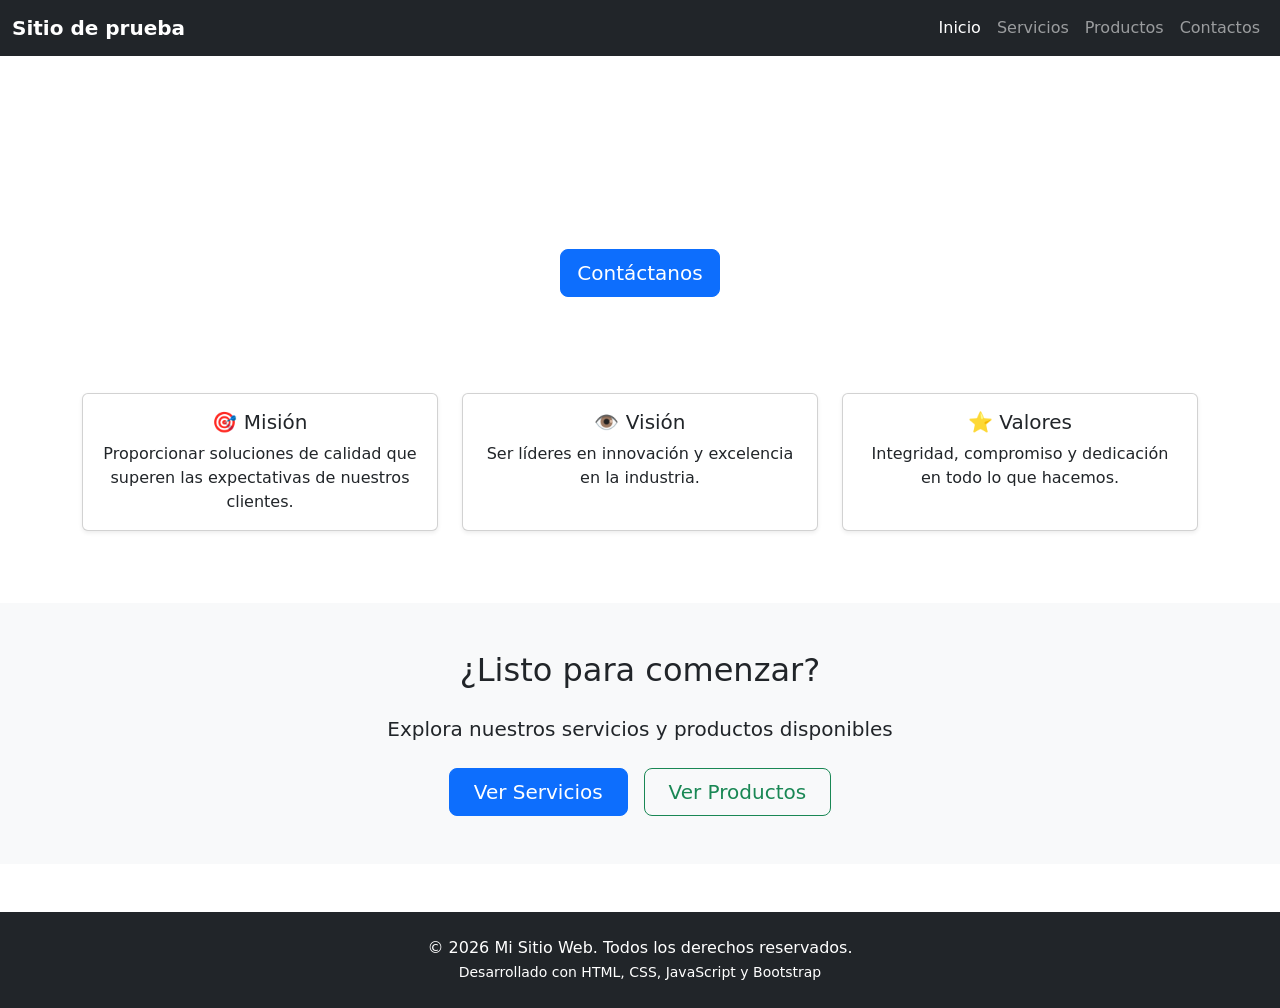
==== index.html @ 77d1a428 "feat: modify title index" ====
<!DOCTYPE html>
<html lang="es">
<head>
    <meta charset="UTF-8">
    <meta name="viewport" content="width=device-width, initial-scale=1.0">
    <title>Sitio de prueba</title>
    <!-- Bootstrap CSS -->
    <link href="https://cdn.jsdelivr.net/npm/bootstrap@5.3.0/dist/css/bootstrap.min.css" rel="stylesheet">
    <!-- Custom CSS -->
    <link rel="stylesheet" href="src/styles/style.css">
</head>
<body>
    <!-- Navegación -->
    <nav class="navbar navbar-expand-lg navbar-dark bg-dark sticky-top">
        <div class="container-fluid">
            <a class="navbar-brand" href="index.html">
                <strong>Sitio de prueba</strong>
            </a>
            <button class="navbar-toggler" type="button" data-bs-toggle="collapse" data-bs-target="#navbarNav" aria-controls="navbarNav" aria-expanded="false" aria-label="Toggle navigation">
                <span class="navbar-toggler-icon"></span>
            </button>
            <div class="collapse navbar-collapse" id="navbarNav">
                <ul class="navbar-nav ms-auto">
                    <li class="nav-item">
                        <a class="nav-link active" aria-current="page" href="index.html">Inicio</a>
                    </li>
                    <li class="nav-item">
                        <a class="nav-link" href="public/servicios.html">Servicios</a>
                    </li>
                    <li class="nav-item">
                        <a class="nav-link" href="public/productos.html">Productos</a>
                    </li>
                    <li class="nav-item">
                        <a class="nav-link" href="public/contactos.html">Contactos</a>
                    </li>
                </ul>
            </div>
        </div>
    </nav>

    <!-- Contenido Principal -->
    <main>
        <!-- Hero Section -->
        <section class="hero-section text-white text-center py-5">
            <div class="container">
                <h1 class="display-4 fw-bold mb-4">¡Bienvenido la sitio web de Rubi!</h1>
                <p class="lead mb-4">Descubre nuestros servicios, productos y mucho más</p>
                <button class="btn btn-primary btn-lg" onclick="mostrarMensaje()">Contáctanos</button>
            </div>
        </section>

        <!-- Sección de Características -->
        <section class="features py-5">
            <div class="container">
                <div class="row">
                    <div class="col-md-4 mb-4">
                        <div class="card h-100 shadow-sm">
                            <div class="card-body text-center">
                                <h5 class="card-title">🎯 Misión</h5>
                                <p class="card-text">Proporcionar soluciones de calidad que superen las expectativas de nuestros clientes.</p>
                            </div>
                        </div>
                    </div>
                    <div class="col-md-4 mb-4">
                        <div class="card h-100 shadow-sm">
                            <div class="card-body text-center">
                                <h5 class="card-title">👁️ Visión</h5>
                                <p class="card-text">Ser líderes en innovación y excelencia en la industria.</p>
                            </div>
                        </div>
                    </div>
                    <div class="col-md-4 mb-4">
                        <div class="card h-100 shadow-sm">
                            <div class="card-body text-center">
                                <h5 class="card-title">⭐ Valores</h5>
                                <p class="card-text">Integridad, compromiso y dedicación en todo lo que hacemos.</p>
                            </div>
                        </div>
                    </div>
                </div>
            </div>
        </section>

        <!-- Sección Call to Action -->
        <section class="cta-section bg-light py-5">
            <div class="container text-center">
                <h2 class="mb-4">¿Listo para comenzar?</h2>
                <p class="mb-4 lead">Explora nuestros servicios y productos disponibles</p>
                <div class="d-flex justify-content-center gap-3">
                    <a href="public/servicios.html" class="btn btn-primary btn-lg px-4">Ver Servicios</a>
                    <a href="public/productos.html" class="btn btn-outline-success btn-lg px-4">Ver Productos</a>
                </div>
            </div>
        </section>
    </main>

    <!-- Footer -->
    <footer class="bg-dark text-white text-center py-4 mt-5">
        <div class="container">
            <p class="mb-0">&copy; 2026 Mi Sitio Web. Todos los derechos reservados.</p>
            <small>Desarrollado con HTML, CSS, JavaScript y Bootstrap</small>
        </div>
    </footer>

    <!-- Bootstrap JS -->
    <script src="https://cdn.jsdelivr.net/npm/bootstrap@5.3.0/dist/js/bootstrap.bundle.min.js"></script>
    <!-- Custom JS -->
    <script src="src/scripts/script.js"></script>
</body>
</html>
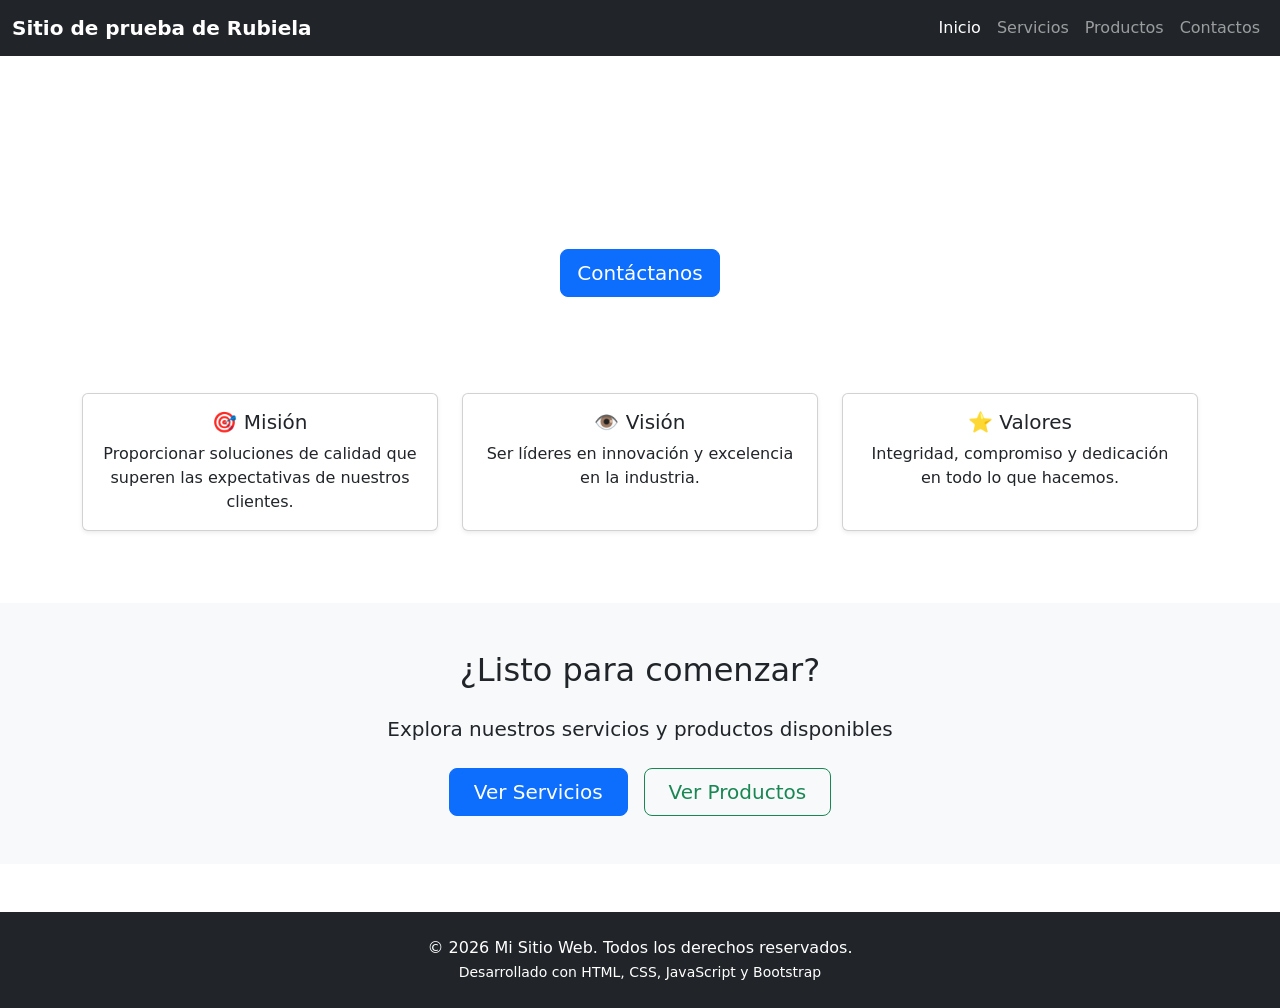
==== commit b499e257: "feat: add title" ====
--- a/index.html
+++ b/index.html
@@ -3,7 +3,7 @@
 <head>
     <meta charset="UTF-8">
     <meta name="viewport" content="width=device-width, initial-scale=1.0">
-    <title>Sitio de prueba</title>
+    <title>Sitio de prueba de Rubiela</title>
     <!-- Bootstrap CSS -->
     <link href="https://cdn.jsdelivr.net/npm/bootstrap@5.3.0/dist/css/bootstrap.min.css" rel="stylesheet">
     <!-- Custom CSS -->
@@ -14,7 +14,7 @@
     <nav class="navbar navbar-expand-lg navbar-dark bg-dark sticky-top">
         <div class="container-fluid">
             <a class="navbar-brand" href="index.html">
-                <strong>Sitio de prueba</strong>
+                <strong>Sitio de prueba de Rubiela</strong>
             </a>
             <button class="navbar-toggler" type="button" data-bs-toggle="collapse" data-bs-target="#navbarNav" aria-controls="navbarNav" aria-expanded="false" aria-label="Toggle navigation">
                 <span class="navbar-toggler-icon"></span>
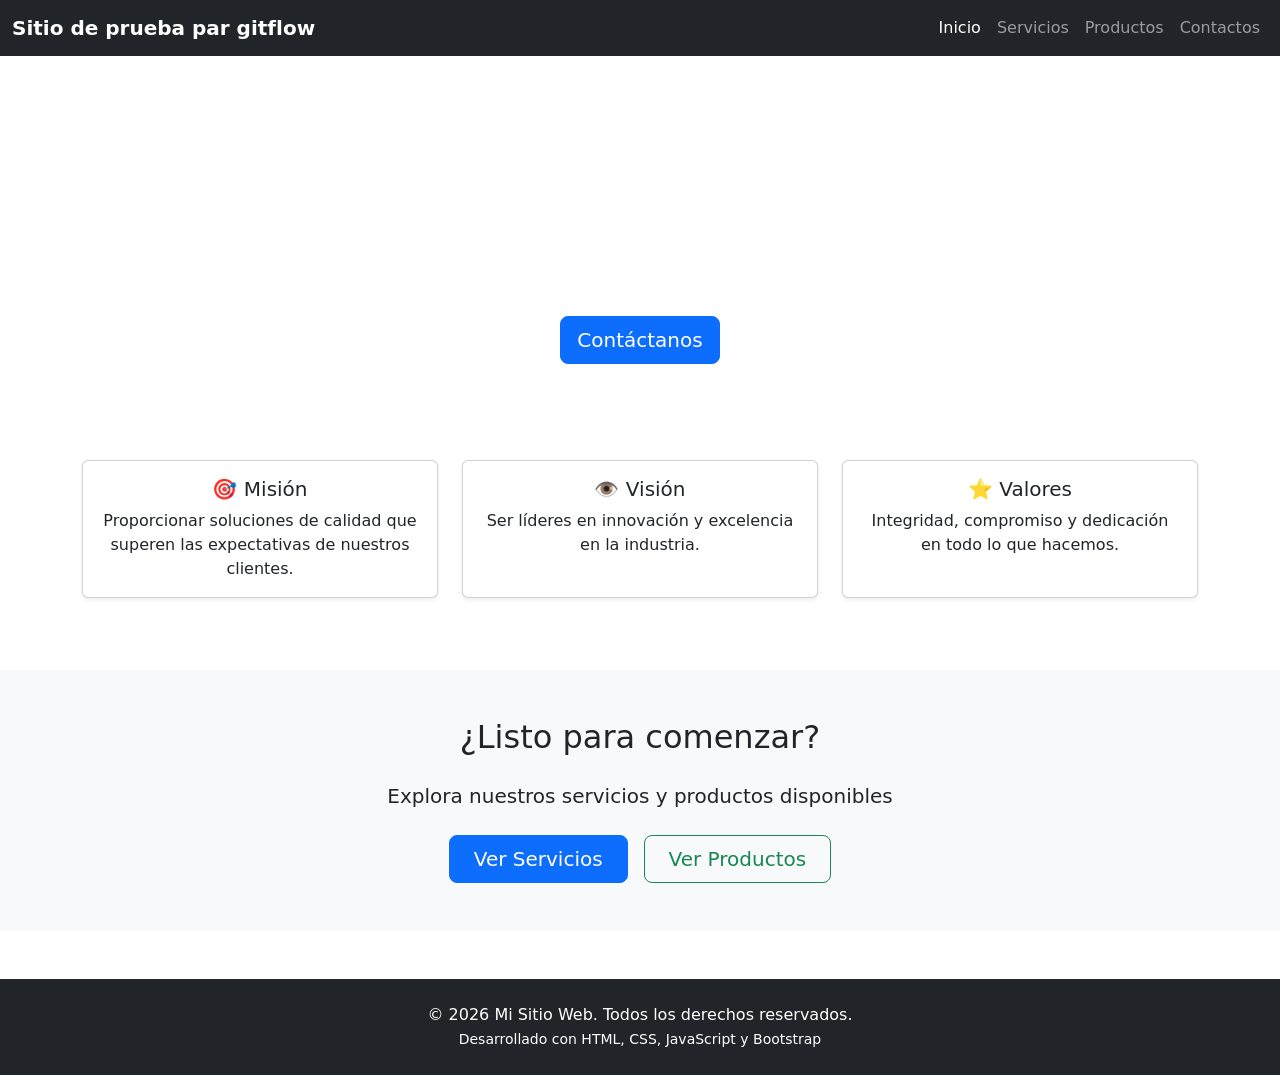
==== commit 925386ee: "feat: modify title index" ====
--- a/index.html
+++ b/index.html
@@ -14,7 +14,7 @@
     <nav class="navbar navbar-expand-lg navbar-dark bg-dark sticky-top">
         <div class="container-fluid">
             <a class="navbar-brand" href="index.html">
-                <strong>Sitio de prueba de Rubiela</strong>
+                <strong>Sitio de prueba par gitflow</strong>
             </a>
             <button class="navbar-toggler" type="button" data-bs-toggle="collapse" data-bs-target="#navbarNav" aria-controls="navbarNav" aria-expanded="false" aria-label="Toggle navigation">
                 <span class="navbar-toggler-icon"></span>
@@ -43,7 +43,7 @@
         <!-- Hero Section -->
         <section class="hero-section text-white text-center py-5">
             <div class="container">
-                <h1 class="display-4 fw-bold mb-4">¡Bienvenido la sitio web de Rubi!</h1>
+                <h1 class="display-4 fw-bold mb-4">¡Bienvenido al  sitio web para gitflow</h1>
                 <p class="lead mb-4">Descubre nuestros servicios, productos y mucho más</p>
                 <button class="btn btn-primary btn-lg" onclick="mostrarMensaje()">Contáctanos</button>
             </div>
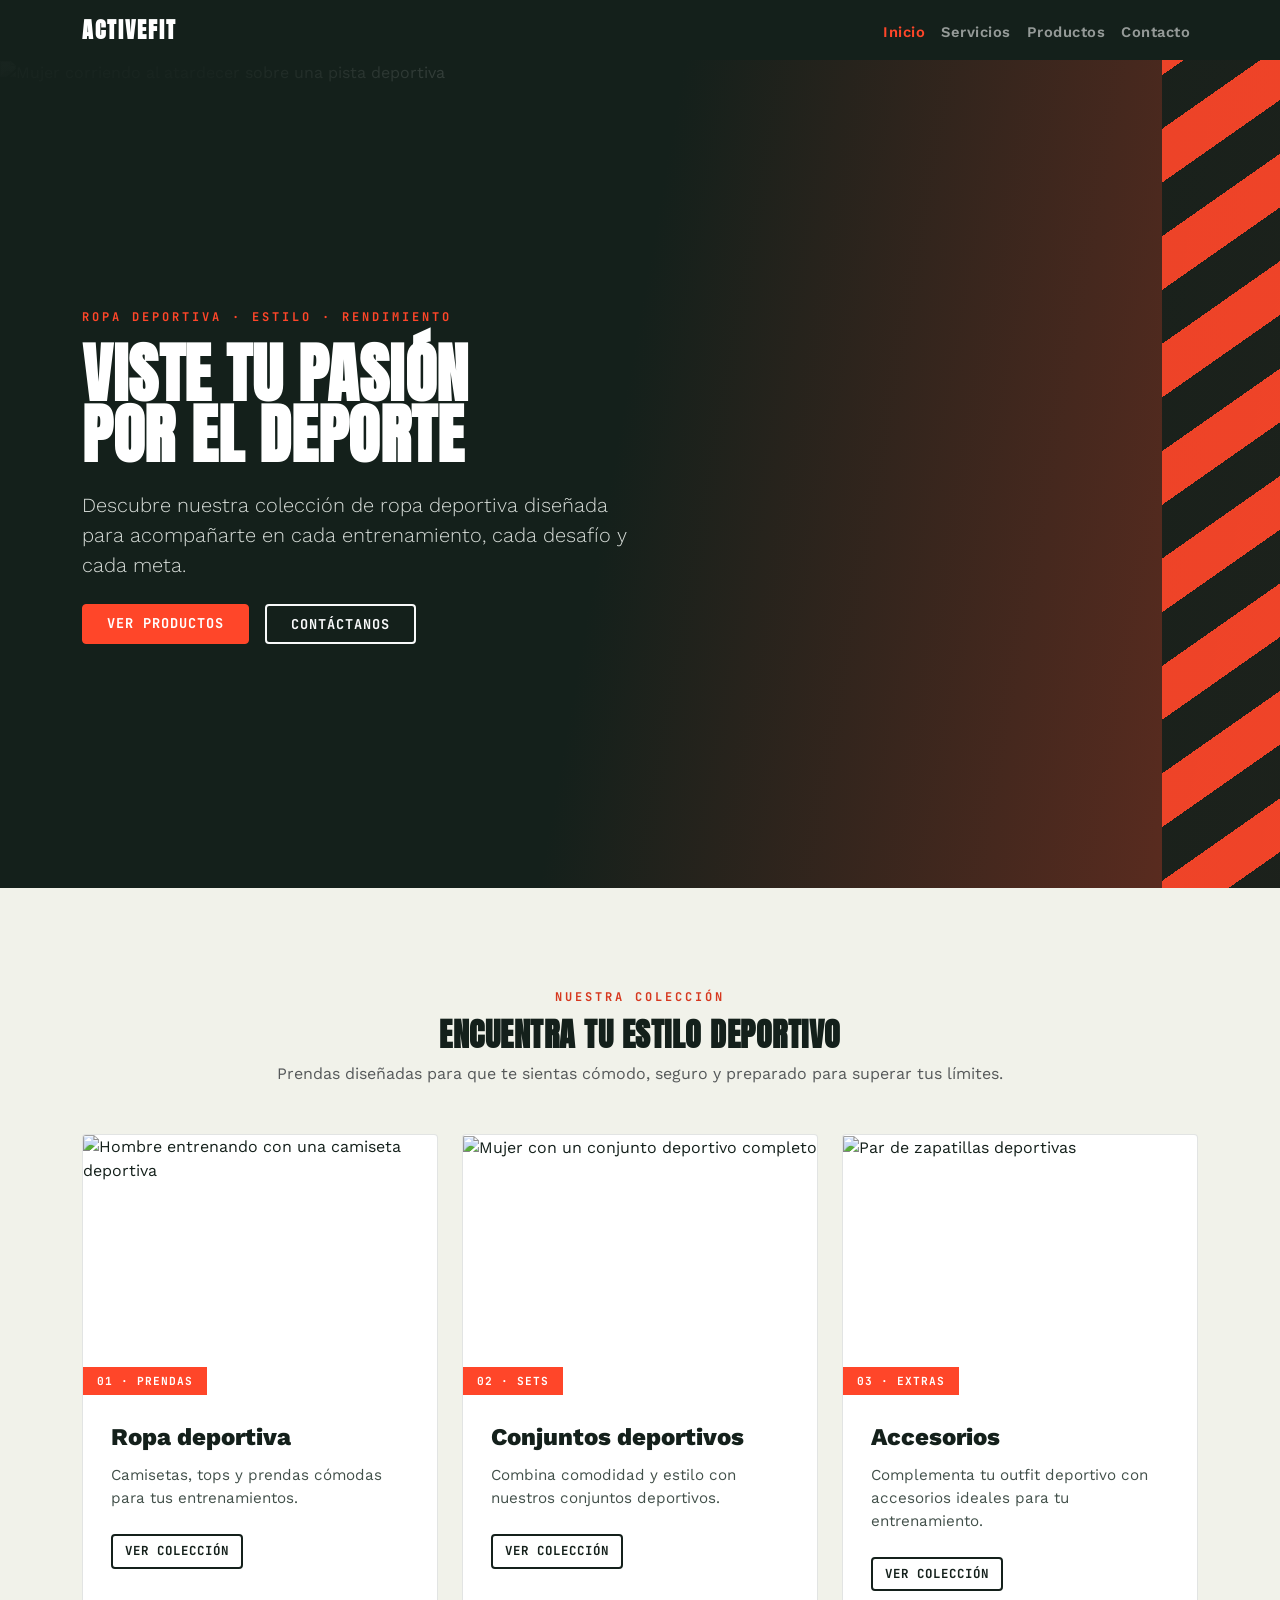
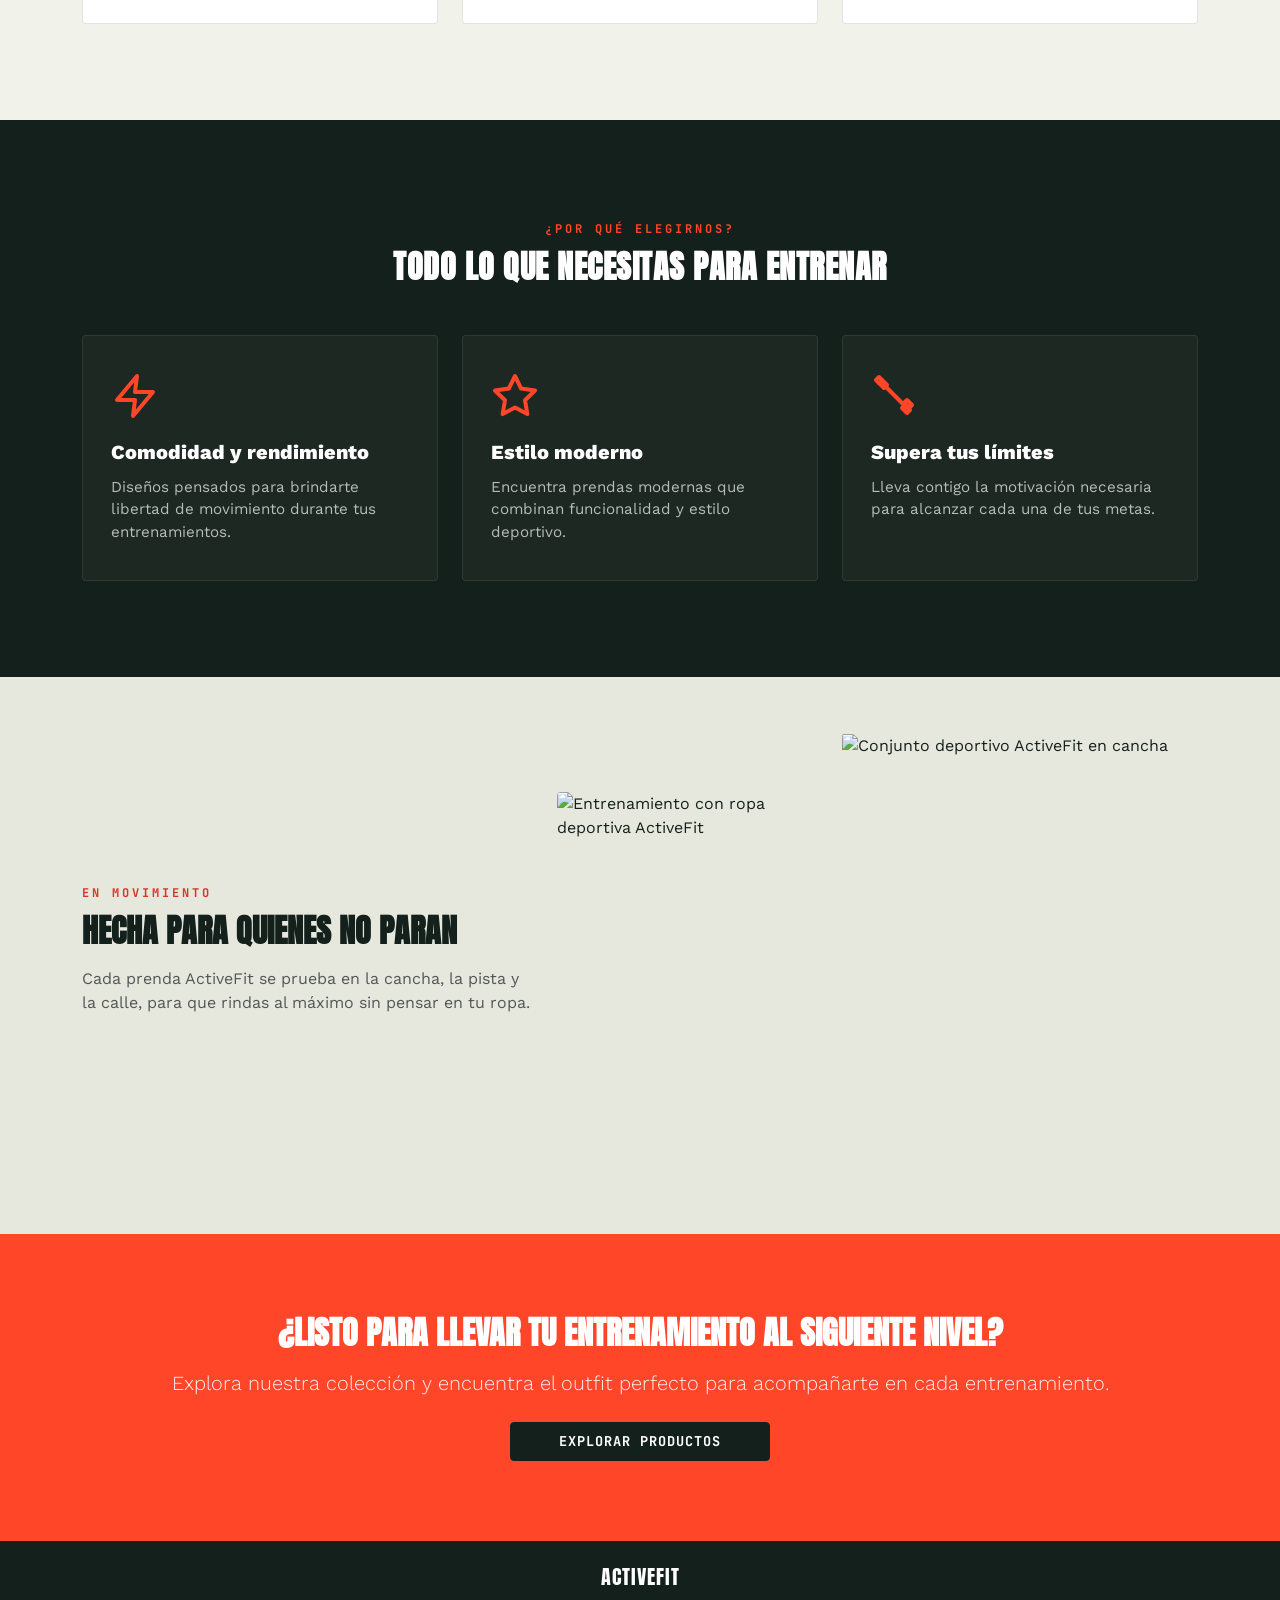
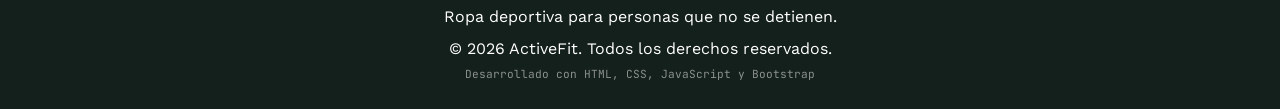
==== commit 09ba392a: "feat:add inicio page" ====
--- a/index.html
+++ b/index.html
@@ -3,108 +3,436 @@
 <head>
     <meta charset="UTF-8">
     <meta name="viewport" content="width=device-width, initial-scale=1.0">
-    <title>Sitio de prueba de Rubiela</title>
+
+    <title>ActiveFit | Ropa Deportiva</title>
+
     <!-- Bootstrap CSS -->
     <link href="https://cdn.jsdelivr.net/npm/bootstrap@5.3.0/dist/css/bootstrap.min.css" rel="stylesheet">
+
     <!-- Custom CSS -->
-    <link rel="stylesheet" href="src/styles/style.css">
+    <link rel="stylesheet" href="src/styles/inicio.css">
 </head>
+
 <body>
+
     <!-- Navegación -->
     <nav class="navbar navbar-expand-lg navbar-dark bg-dark sticky-top">
-        <div class="container-fluid">
+        <div class="container">
+
             <a class="navbar-brand" href="index.html">
-                <strong>Sitio de prueba par gitflow</strong>
+                <strong>ACTIVEFIT</strong>
             </a>
-            <button class="navbar-toggler" type="button" data-bs-toggle="collapse" data-bs-target="#navbarNav" aria-controls="navbarNav" aria-expanded="false" aria-label="Toggle navigation">
+
+            <button
+                class="navbar-toggler"
+                type="button"
+                data-bs-toggle="collapse"
+                data-bs-target="#navbarNav"
+                aria-controls="navbarNav"
+                aria-expanded="false"
+                aria-label="Mostrar menú">
                 <span class="navbar-toggler-icon"></span>
             </button>
+
             <div class="collapse navbar-collapse" id="navbarNav">
+
                 <ul class="navbar-nav ms-auto">
+
                     <li class="nav-item">
-                        <a class="nav-link active" aria-current="page" href="index.html">Inicio</a>
+                        <a class="nav-link active" aria-current="page" href="index.html">
+                            Inicio
+                        </a>
                     </li>
+
                     <li class="nav-item">
-                        <a class="nav-link" href="public/servicios.html">Servicios</a>
+                        <a class="nav-link" href="public/servicios.html">
+                            Servicios
+                        </a>
                     </li>
+
                     <li class="nav-item">
-                        <a class="nav-link" href="public/productos.html">Productos</a>
+                        <a class="nav-link" href="public/productos.html">
+                            Productos
+                        </a>
                     </li>
+
                     <li class="nav-item">
-                        <a class="nav-link" href="public/contactos.html">Contactos</a>
+                        <a class="nav-link" href="public/contactos.html">
+                            Contacto
+                        </a>
                     </li>
+
                 </ul>
+
             </div>
         </div>
     </nav>
 
-    <!-- Contenido Principal -->
+
+    <!-- HERO PRINCIPAL -->
     <main>
-        <!-- Hero Section -->
-        <section class="hero-section text-white text-center py-5">
+
+        <section class="hero-section text-white">
+
+            <div class="hero-media">
+                <img
+                    src="https://images.unsplash.com/photo-1603455778956-d71832eafa4e?auto=format&fit=crop&w=1800&q=80"
+                    alt="Mujer corriendo al atardecer sobre una pista deportiva">
+            </div>
+
+            <div class="finish-tape"></div>
+
             <div class="container">
-                <h1 class="display-4 fw-bold mb-4">¡Bienvenido al  sitio web para gitflow</h1>
-                <p class="lead mb-4">Descubre nuestros servicios, productos y mucho más</p>
-                <button class="btn btn-primary btn-lg" onclick="mostrarMensaje()">Contáctanos</button>
-            </div>
+
+                <div class="row align-items-center">
+
+                    <div class="col-lg-7">
+
+                        <span class="hero-tag eyebrow">
+                            ROPA DEPORTIVA · ESTILO · RENDIMIENTO
+                        </span>
+
+                        <h1 class="display-3 fw-bold mb-4 mt-3">
+                            Viste tu pasión<br>por el deporte
+                        </h1>
+
+                        <p class="lead mb-4">
+                            Descubre nuestra colección de ropa deportiva diseñada
+                            para acompañarte en cada entrenamiento, cada desafío
+                            y cada meta.
+                        </p>
+
+                        <div class="d-flex flex-wrap gap-3">
+
+                            <a href="public/productos.html"
+                               class="btn btn-primary btn-lg px-4">
+                                Ver productos
+                            </a>
+
+                            <a href="public/contactos.html"
+                               class="btn btn-outline-light btn-lg px-4">
+                                Contáctanos
+                            </a>
+
+                        </div>
+
+                    </div>
+
+                </div>
+
+            </div>
+
         </section>
 
-        <!-- Sección de Características -->
-        <section class="features py-5">
+
+        <!-- CATEGORÍAS -->
+        <section class="categories">
+
             <div class="container">
-                <div class="row">
-                    <div class="col-md-4 mb-4">
-                        <div class="card h-100 shadow-sm">
-                            <div class="card-body text-center">
-                                <h5 class="card-title">🎯 Misión</h5>
-                                <p class="card-text">Proporcionar soluciones de calidad que superen las expectativas de nuestros clientes.</p>
-                            </div>
-                        </div>
-                    </div>
-                    <div class="col-md-4 mb-4">
-                        <div class="card h-100 shadow-sm">
-                            <div class="card-body text-center">
-                                <h5 class="card-title">👁️ Visión</h5>
-                                <p class="card-text">Ser líderes en innovación y excelencia en la industria.</p>
-                            </div>
-                        </div>
-                    </div>
-                    <div class="col-md-4 mb-4">
-                        <div class="card h-100 shadow-sm">
-                            <div class="card-body text-center">
-                                <h5 class="card-title">⭐ Valores</h5>
-                                <p class="card-text">Integridad, compromiso y dedicación en todo lo que hacemos.</p>
-                            </div>
-                        </div>
-                    </div>
-                </div>
-            </div>
+
+                <div class="text-center mb-5">
+
+                    <span class="section-tag eyebrow">
+                        NUESTRA COLECCIÓN
+                    </span>
+
+                    <h2 class="fw-bold mt-2">
+                        Encuentra tu estilo deportivo
+                    </h2>
+
+                    <p class="text-muted">
+                        Prendas diseñadas para que te sientas cómodo,
+                        seguro y preparado para superar tus límites.
+                    </p>
+
+                </div>
+
+                <div class="row g-4">
+
+                    <div class="col-md-4">
+
+                        <div class="category-card">
+
+                            <div class="category-media">
+                                <img
+                                    src="https://images.unsplash.com/photo-1606889464198-fcb18894cf50?auto=format&fit=crop&w=900&q=80"
+                                    alt="Hombre entrenando con una camiseta deportiva">
+                                <span class="category-label">01 · Prendas</span>
+                            </div>
+
+                            <div class="category-body">
+
+                                <h4>Ropa deportiva</h4>
+
+                                <p>
+                                    Camisetas, tops y prendas cómodas
+                                    para tus entrenamientos.
+                                </p>
+
+                                <a href="public/productos.html"
+                                   class="btn btn-outline-dark">
+                                    Ver colección
+                                </a>
+
+                            </div>
+
+                        </div>
+
+                    </div>
+
+
+                    <div class="col-md-4">
+
+                        <div class="category-card">
+
+                            <div class="category-media">
+                                <img
+                                    src="https://images.unsplash.com/photo-1515886657613-9f3515b0c78f?auto=format&fit=crop&w=900&q=80"
+                                    alt="Mujer con un conjunto deportivo completo">
+                                <span class="category-label">02 · Sets</span>
+                            </div>
+
+                            <div class="category-body">
+
+                                <h4>Conjuntos deportivos</h4>
+
+                                <p>
+                                    Combina comodidad y estilo con nuestros
+                                    conjuntos deportivos.
+                                </p>
+
+                                <a href="public/productos.html"
+                                   class="btn btn-outline-dark">
+                                    Ver colección
+                                </a>
+
+                            </div>
+
+                        </div>
+
+                    </div>
+
+
+                    <div class="col-md-4">
+
+                        <div class="category-card">
+
+                            <div class="category-media">
+                                <img
+                                    src="https://images.unsplash.com/photo-1562183241-b937e95585b6?auto=format&fit=crop&w=900&q=80"
+                                    alt="Par de zapatillas deportivas">
+                                <span class="category-label">03 · Extras</span>
+                            </div>
+
+                            <div class="category-body">
+
+                                <h4>Accesorios</h4>
+
+                                <p>
+                                    Complementa tu outfit deportivo con
+                                    accesorios ideales para tu entrenamiento.
+                                </p>
+
+                                <a href="public/productos.html"
+                                   class="btn btn-outline-dark">
+                                    Ver colección
+                                </a>
+
+                            </div>
+
+                        </div>
+
+                    </div>
+
+                </div>
+
+            </div>
+
         </section>
 
-        <!-- Sección Call to Action -->
-        <section class="cta-section bg-light py-5">
+
+        <!-- BENEFICIOS -->
+        <section class="benefits-section">
+
+            <div class="container">
+
+                <div class="text-center mb-5">
+
+                    <span class="section-tag eyebrow">
+                        ¿POR QUÉ ELEGIRNOS?
+                    </span>
+
+                    <h2 class="fw-bold mt-2">
+                        Todo lo que necesitas para entrenar
+                    </h2>
+
+                </div>
+
+                <div class="row g-4">
+
+                    <div class="col-md-4">
+
+                        <div class="benefit-card">
+
+                            <div class="benefit-icon">
+                                <svg viewBox="0 0 24 24" fill="none" stroke="currentColor" stroke-width="2" stroke-linecap="round" stroke-linejoin="round"><polygon points="13 2 3 14 12 14 11 22 21 10 12 10 13 2"/></svg>
+                            </div>
+
+                            <h5>Comodidad y rendimiento</h5>
+
+                            <p>
+                                Diseños pensados para brindarte libertad
+                                de movimiento durante tus entrenamientos.
+                            </p>
+
+                        </div>
+
+                    </div>
+
+
+                    <div class="col-md-4">
+
+                        <div class="benefit-card">
+
+                            <div class="benefit-icon">
+                                <svg viewBox="0 0 24 24" fill="none" stroke="currentColor" stroke-width="2" stroke-linecap="round" stroke-linejoin="round"><polygon points="12 2 15.09 8.26 22 9.27 17 14.14 18.18 21.02 12 17.77 5.82 21.02 7 14.14 2 9.27 8.91 8.26 12 2"/></svg>
+                            </div>
+
+                            <h5>Estilo moderno</h5>
+
+                            <p>
+                                Encuentra prendas modernas que combinan
+                                funcionalidad y estilo deportivo.
+                            </p>
+
+                        </div>
+
+                    </div>
+
+
+                    <div class="col-md-4">
+
+                        <div class="benefit-card">
+
+                            <div class="benefit-icon">
+                                <svg viewBox="0 0 24 24" fill="none" stroke="currentColor" stroke-width="2" stroke-linecap="round" stroke-linejoin="round"><path d="M6.5 6.5 17.5 17.5"/><path d="M2.5 4 4 2.5l1.5 1.5L4 5.5Z"/><path d="M4 5.5 6.5 8 8 6.5 5.5 4Z"/><path d="M15.5 18 18 20.5 19.5 19 17 16.5Z"/><path d="M16.5 15.5 19 18l1.5-1.5L18 14Z"/></svg>
+                            </div>
+
+                            <h5>Supera tus límites</h5>
+
+                            <p>
+                                Lleva contigo la motivación necesaria
+                                para alcanzar cada una de tus metas.
+                            </p>
+
+                        </div>
+
+                    </div>
+
+                </div>
+
+            </div>
+
+        </section>
+
+
+        <!-- GALERÍA -->
+        <section class="gallery-strip">
+
+            <div class="container">
+
+                <div class="row g-4 align-items-center">
+
+                    <div class="col-lg-5">
+                        <span class="section-tag eyebrow">EN MOVIMIENTO</span>
+                        <h2 class="fw-bold mt-2 mb-3" style="font-family:'Anton',sans-serif; text-transform:uppercase;">
+                            Hecha para quienes no paran
+                        </h2>
+                        <p class="text-muted">
+                            Cada prenda ActiveFit se prueba en la cancha, la pista
+                            y la calle, para que rindas al máximo sin pensar en tu ropa.
+                        </p>
+                    </div>
+
+                    <div class="col-lg-3 col-6">
+                        <div class="gallery-media">
+                            <img
+                                src="https://images.unsplash.com/photo-1606889464198-fcb18894cf50?auto=format&fit=crop&w=700&q=80"
+                                alt="Entrenamiento con ropa deportiva ActiveFit">
+                        </div>
+                    </div>
+
+                    <div class="col-lg-4 col-6">
+                        <div class="gallery-media">
+                            <img
+                                src="https://images.unsplash.com/photo-1515886657613-9f3515b0c78f?auto=format&fit=crop&w=700&q=80"
+                                alt="Conjunto deportivo ActiveFit en cancha">
+                        </div>
+                    </div>
+
+                </div>
+
+            </div>
+
+        </section>
+
+
+        <!-- CALL TO ACTION -->
+        <section class="cta-section">
+
             <div class="container text-center">
-                <h2 class="mb-4">¿Listo para comenzar?</h2>
-                <p class="mb-4 lead">Explora nuestros servicios y productos disponibles</p>
-                <div class="d-flex justify-content-center gap-3">
-                    <a href="public/servicios.html" class="btn btn-primary btn-lg px-4">Ver Servicios</a>
-                    <a href="public/productos.html" class="btn btn-outline-success btn-lg px-4">Ver Productos</a>
-                </div>
-            </div>
+
+                <h2 class="fw-bold mb-3">
+                    ¿Listo para llevar tu entrenamiento al siguiente nivel?
+                </h2>
+
+                <p class="lead mb-4">
+                    Explora nuestra colección y encuentra el outfit perfecto
+                    para acompañarte en cada entrenamiento.
+                </p>
+
+                <a href="public/productos.html"
+                   class="btn btn-dark btn-lg px-5">
+                    Explorar productos
+                </a>
+
+            </div>
+
         </section>
+
     </main>
 
-    <!-- Footer -->
-    <footer class="bg-dark text-white text-center py-4 mt-5">
+
+    <!-- FOOTER -->
+    <footer class="bg-dark text-white text-center py-4">
+
         <div class="container">
-            <p class="mb-0">&copy; 2026 Mi Sitio Web. Todos los derechos reservados.</p>
-            <small>Desarrollado con HTML, CSS, JavaScript y Bootstrap</small>
+
+            <h5 class="mb-3">
+                ACTIVEFIT
+            </h5>
+
+            <p class="mb-2">
+                Ropa deportiva para personas que no se detienen.
+            </p>
+
+            <p class="mb-0">
+                &copy; 2026 ActiveFit. Todos los derechos reservados.
+            </p>
+
+            <small>
+                Desarrollado con HTML, CSS, JavaScript y Bootstrap
+            </small>
+
         </div>
+
     </footer>
+
 
     <!-- Bootstrap JS -->
     <script src="https://cdn.jsdelivr.net/npm/bootstrap@5.3.0/dist/js/bootstrap.bundle.min.js"></script>
+
     <!-- Custom JS -->
     <script src="src/scripts/script.js"></script>
 </body>
-</html>
+</html>
--- a/src/styles/inicio.css
+++ b/src/styles/inicio.css
@@ -0,0 +1,433 @@
+/* =========================================================
+   ACTIVEFIT — sistema visual "Marca de salida"
+   Inspirado en las líneas de cal de una pista de atletismo,
+   los números de dorsal y el instante justo antes del disparo
+   de salida.
+   ========================================================= */
+
+@import url('https://fonts.googleapis.com/css2?family=Anton&family=Work+Sans:wght@400;500;600;700;800&family=JetBrains+Mono:wght@500;700&display=swap');
+
+:root{
+  --stone:   #F1F2EA;   /* fondo — blanco tiza, línea de pista */
+  --stone-2: #E7E8DD;
+  --ink:     #14201B;   /* texto principal — verde-negro de tartán nocturno */
+  --ink-soft:#42504A;
+  --signal:  #FF4629;   /* acento primario — rojo de línea de meta */
+  --signal-dark:#D6371E;
+  --court:   #0F5132;   /* acento secundario — verde de campo */
+  --line:    rgba(20,32,27,0.12);
+
+  --transition: all .35s cubic-bezier(.4,0,.2,1);
+  --radius: 4px;
+}
+
+*{ box-sizing: border-box; }
+
+body{
+  background-color: var(--stone);
+  color: var(--ink);
+  font-family: 'Work Sans', sans-serif;
+}
+
+.eyebrow{
+  font-family: 'JetBrains Mono', monospace;
+  font-size: 0.75rem;
+  font-weight: 700;
+  letter-spacing: 3px;
+  text-transform: uppercase;
+}
+
+/* =========================
+   NAVBAR
+   ========================= */
+
+.navbar.bg-dark{
+  background-color: var(--ink) !important;
+  font-family: 'Work Sans', sans-serif;
+}
+
+.navbar-brand strong{
+  font-family: 'Anton', sans-serif;
+  letter-spacing: 2px;
+  font-size: 1.4rem;
+}
+
+.navbar-nav .nav-link{
+  font-weight: 600;
+  font-size: 0.92rem;
+  letter-spacing: 0.5px;
+  position: relative;
+  padding-bottom: 4px;
+}
+
+.navbar-nav .nav-link.active,
+.navbar-nav .nav-link:hover{
+  color: var(--signal) !important;
+}
+
+/* =========================
+   HERO
+   ========================= */
+
+.hero-section{
+  min-height: 92vh;
+  display: flex;
+  align-items: center;
+  position: relative;
+  overflow: hidden;
+  background-color: var(--ink);
+}
+
+.hero-section .hero-media{
+  position: absolute;
+  inset: 0;
+  z-index: 0;
+}
+
+.hero-section .hero-media img{
+  width: 100%;
+  height: 100%;
+  object-fit: cover;
+  object-position: center 20%;
+  /* duotono rojo/tinta sobre la fotografía */
+  filter: grayscale(1) contrast(1.15);
+  opacity: 0.55;
+}
+
+.hero-section .hero-media::after{
+  content:'';
+  position: absolute;
+  inset: 0;
+  background:
+    linear-gradient(100deg, rgba(20,32,27,0.97) 15%, rgba(20,32,27,0.55) 48%, rgba(255,70,41,0.35) 100%);
+}
+
+.hero-section .container{
+  position: relative;
+  z-index: 2;
+}
+
+.hero-tag{
+  color: var(--signal);
+}
+
+.hero-section h1{
+  font-family: 'Anton', sans-serif;
+  text-transform: uppercase;
+  line-height: 0.95;
+  letter-spacing: 0.5px;
+  max-width: 800px;
+  color: #fff;
+}
+
+.hero-section p{
+  max-width: 560px;
+  color: #D8DDD9;
+}
+
+/* cinta diagonal — el elemento firma de la página */
+.finish-tape{
+  position: absolute;
+  right: -8%;
+  top: 0;
+  bottom: 0;
+  width: 220px;
+  background: repeating-linear-gradient(
+    -35deg,
+    var(--signal) 0 44px,
+    var(--ink) 44px 88px
+  );
+  opacity: 0.9;
+  z-index: 1;
+}
+
+@media (max-width: 992px){
+  .finish-tape{ display:none; }
+}
+
+.btn-primary{
+  background-color: var(--signal);
+  border-color: var(--signal);
+  font-family: 'JetBrains Mono', monospace;
+  font-weight: 700;
+  text-transform: uppercase;
+  font-size: 0.85rem;
+  letter-spacing: 1px;
+  border-radius: var(--radius);
+}
+
+.btn-primary:hover,
+.btn-primary:focus{
+  background-color: var(--signal-dark);
+  border-color: var(--signal-dark);
+}
+
+.btn-outline-light{
+  font-family: 'JetBrains Mono', monospace;
+  font-weight: 700;
+  text-transform: uppercase;
+  font-size: 0.85rem;
+  letter-spacing: 1px;
+  border-radius: var(--radius);
+  border-width: 2px;
+}
+
+.btn-outline-dark{
+  font-family: 'JetBrains Mono', monospace;
+  font-weight: 700;
+  text-transform: uppercase;
+  font-size: 0.78rem;
+  letter-spacing: 1px;
+  border-radius: var(--radius);
+  border: 2px solid var(--ink);
+  color: var(--ink);
+}
+
+.btn-outline-dark:hover{
+  background-color: var(--ink);
+  border-color: var(--ink);
+}
+
+/* =========================
+   CATEGORÍAS
+   ========================= */
+
+.categories{
+  background-color: var(--stone);
+  padding-top: 6rem;
+  padding-bottom: 6rem;
+}
+
+.section-tag{
+  color: var(--signal-dark);
+}
+
+.categories h2,
+.benefits-section h2{
+  font-family: 'Anton', sans-serif;
+  text-transform: uppercase;
+  letter-spacing: 0.5px;
+}
+
+.category-card{
+  height: 100%;
+  border-radius: var(--radius);
+  background-color: #fff;
+  border: 1px solid var(--line);
+  overflow: hidden;
+  transition: var(--transition);
+}
+
+.category-card:hover{
+  transform: translateY(-8px);
+  box-shadow: 0 20px 40px rgba(20,32,27,0.15);
+}
+
+.category-media{
+  position: relative;
+  height: 260px;
+  overflow: hidden;
+}
+
+.category-media img{
+  width: 100%;
+  height: 100%;
+  object-fit: cover;
+  transition: transform .6s ease;
+}
+
+.category-card:hover .category-media img{
+  transform: scale(1.06);
+}
+
+.category-media .category-label{
+  position: absolute;
+  left: 0;
+  bottom: 0;
+  background: var(--signal);
+  color: #fff;
+  font-family: 'JetBrains Mono', monospace;
+  font-weight: 700;
+  font-size: 0.7rem;
+  letter-spacing: 1px;
+  padding: 6px 14px;
+  text-transform: uppercase;
+}
+
+.category-body{
+  padding: 1.75rem 1.75rem 2rem;
+}
+
+.category-card h4{
+  font-weight: 800;
+  margin-bottom: 0.75rem;
+}
+
+.category-card p{
+  color: var(--ink-soft);
+  margin-bottom: 1.5rem;
+  font-size: 0.95rem;
+}
+
+/* =========================
+   BENEFICIOS
+   ========================= */
+
+.benefits-section{
+  background-color: var(--ink);
+  color: #fff;
+  padding-top: 6rem;
+  padding-bottom: 6rem;
+}
+
+.benefits-section .section-tag{
+  color: var(--signal);
+}
+
+.benefit-card{
+  padding: 2.25rem 1.75rem;
+  height: 100%;
+  background-color: rgba(255,255,255,0.04);
+  border: 1px solid rgba(255,255,255,0.08);
+  border-radius: var(--radius);
+  transition: var(--transition);
+}
+
+.benefit-card:hover{
+  background-color: rgba(255,70,41,0.08);
+  border-color: var(--signal);
+  transform: translateY(-5px);
+}
+
+.benefit-icon{
+  width: 48px;
+  height: 48px;
+  margin-bottom: 1.25rem;
+  color: var(--signal);
+}
+
+.benefit-icon svg{
+  width: 100%;
+  height: 100%;
+}
+
+.benefit-card h5{
+  font-weight: 800;
+  margin-bottom: 0.75rem;
+  color: #fff;
+}
+
+.benefit-card p{
+  color: #B7BDB9;
+  font-size: 0.95rem;
+  margin-bottom: 0;
+}
+
+/* =========================
+   GALERÍA / PRUEBA SOCIAL
+   ========================= */
+
+.gallery-strip{
+  background-color: var(--stone-2);
+  padding: 3.5rem 0;
+}
+
+.gallery-strip .gallery-media{
+  border-radius: var(--radius);
+  overflow: hidden;
+  aspect-ratio: 4/5;
+}
+
+.gallery-strip .gallery-media img{
+  width: 100%;
+  height: 100%;
+  object-fit: cover;
+  transition: transform .5s ease;
+}
+
+.gallery-strip .gallery-media:hover img{
+  transform: scale(1.05);
+}
+
+/* =========================
+   CTA
+   ========================= */
+
+.cta-section{
+  background-color: var(--signal);
+  color: white;
+  position: relative;
+  overflow: hidden;
+  padding-top: 5rem;
+  padding-bottom: 5rem;
+}
+
+.cta-section h2{
+  font-family: 'Anton', sans-serif;
+  text-transform: uppercase;
+}
+
+.cta-section p{
+  color: rgba(255,255,255,0.9);
+}
+
+.cta-section .btn-dark{
+  font-family: 'JetBrains Mono', monospace;
+  font-weight: 700;
+  text-transform: uppercase;
+  font-size: 0.85rem;
+  letter-spacing: 1px;
+  border-radius: var(--radius);
+  background-color: var(--ink);
+  border-color: var(--ink);
+}
+
+/* =========================
+   FOOTER
+   ========================= */
+
+footer.bg-dark{
+  background-color: var(--ink) !important;
+}
+
+footer h5{
+  font-family: 'Anton', sans-serif;
+  letter-spacing: 1px;
+}
+
+footer small{
+  color: rgba(255,255,255,0.5);
+  font-family: 'JetBrains Mono', monospace;
+  font-size: 0.7rem;
+}
+
+/* =========================
+   RESPONSIVE ACTIVEFIT
+   ========================= */
+
+@media (max-width: 768px){
+
+  .hero-section{
+    min-height: 78vh;
+    text-align: center;
+  }
+
+  .hero-section h1{
+    font-size: 2.4rem;
+  }
+
+  .hero-section p{
+    margin-left: auto;
+    margin-right: auto;
+  }
+
+  .hero-section .d-flex{
+    justify-content: center;
+  }
+
+  .categories,
+  .benefits-section{
+    padding-top: 3.5rem;
+    padding-bottom: 3.5rem;
+  }
+}
